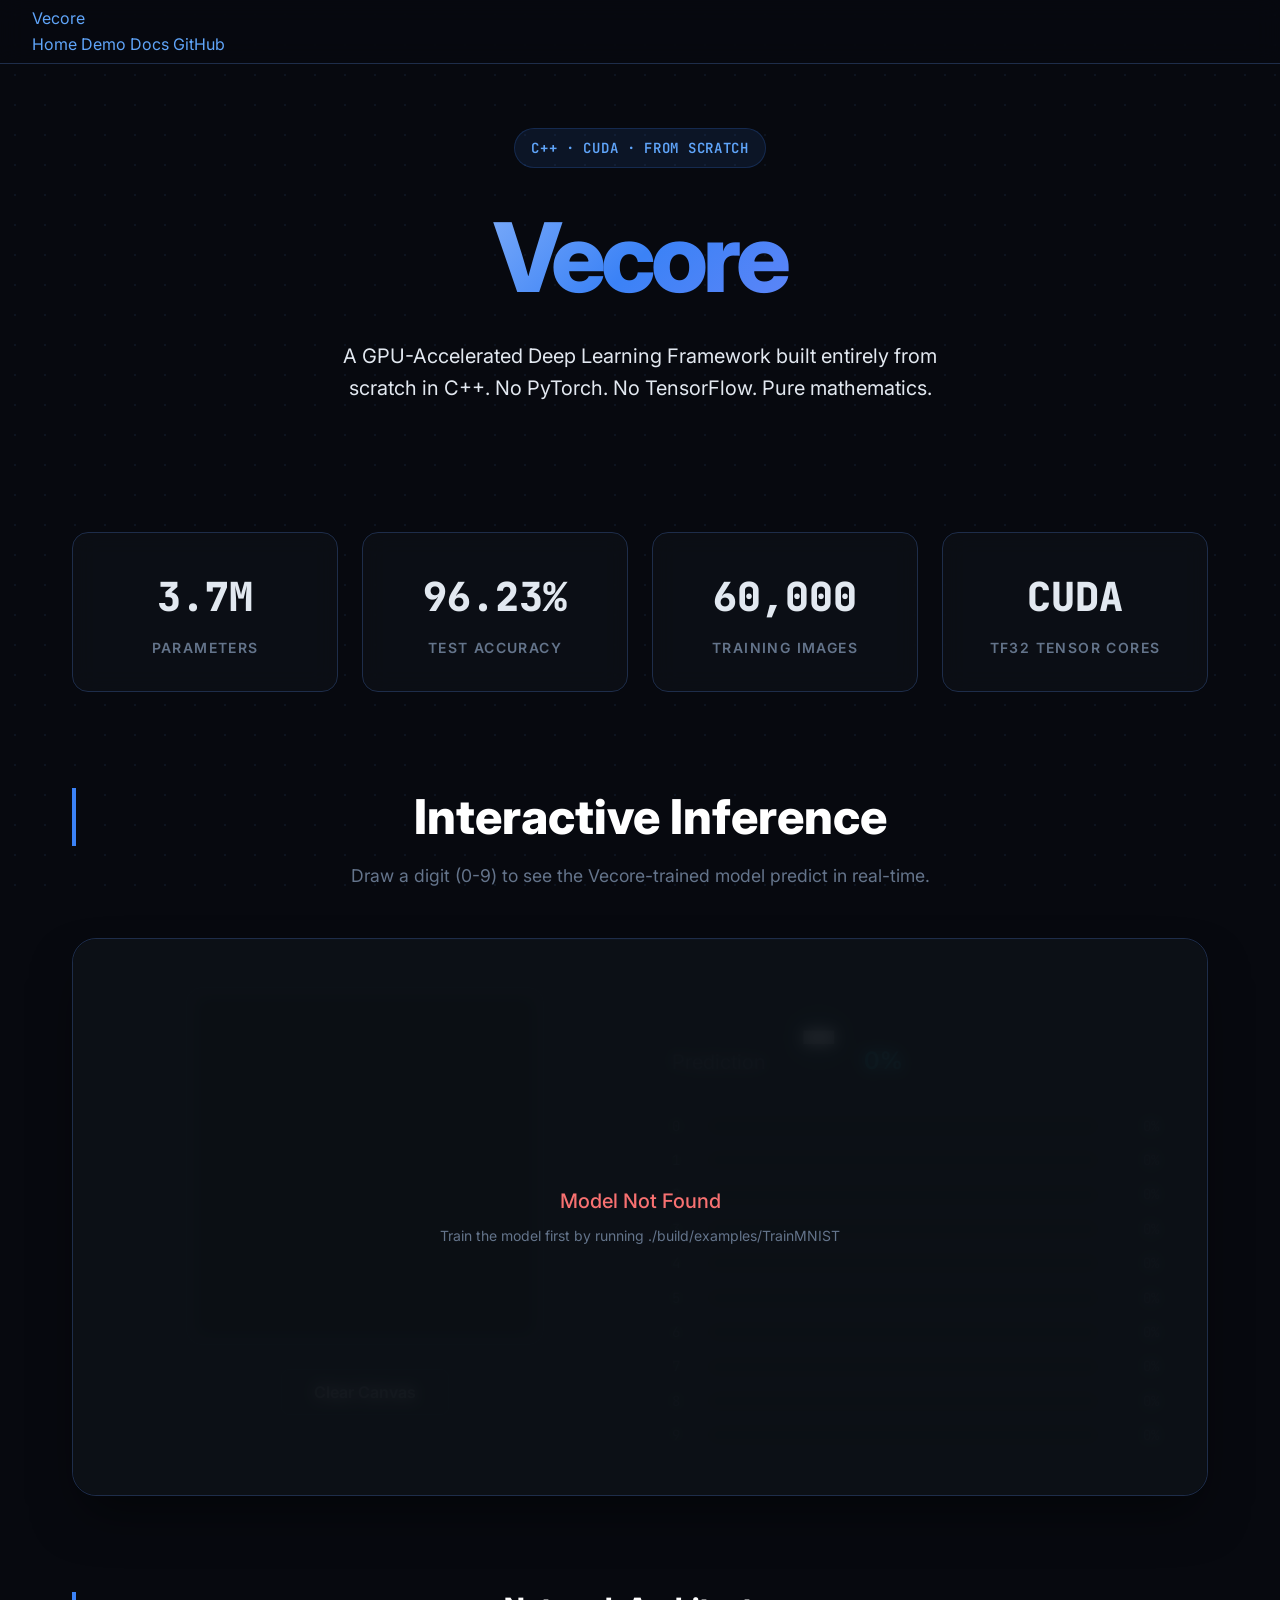
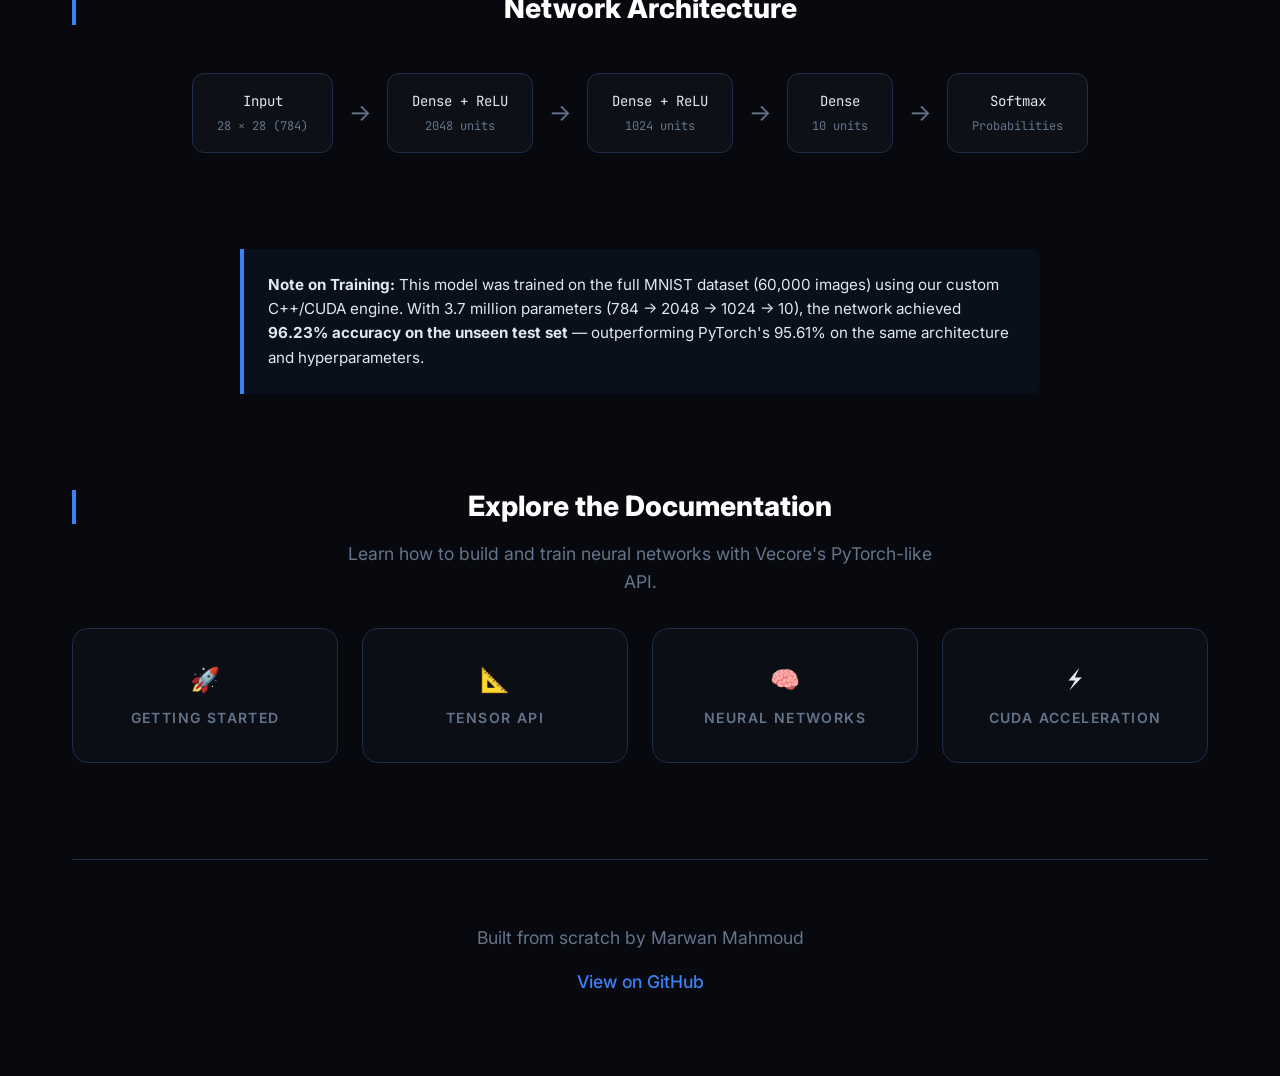
==== docs/index.html @ aec56511 "too much to say" ====
<!DOCTYPE html>
<html lang="en">
<head>
    <meta charset="UTF-8">
    <meta name="viewport" content="width=device-width, initial-scale=1.0">
    <title>Vecore | C++ Deep Learning Framework</title>
    <link rel="stylesheet" href="assets/docs.css">
    <style>
        @import url('https://fonts.googleapis.com/css2?family=Inter:wght@300;400;500;600;700;800;900&family=JetBrains+Mono:wght@400;600&display=swap');
        
        :root {
            --bg:       #07090f;
            --bg2:      #0d1117;
            --bg3:      #13192a;
            --border:   #1e2d4a;
            --blue:     #3b82f6;
            --blue2:    #60a5fa;
            --cyan:     #22d3ee;
            --green:    #4ade80;
            --red:      #f87171;
            --purple:   #a78bfa;
            --yellow:   #fbbf24;
            --text:     #e2e8f0;
            --muted:    #64748b;
            --card-bg:  #0d1117cc;
        }

        * {
            box-sizing: border-box;
            margin: 0;
            padding: 0;
        }

        body {
            font-family: 'Inter', sans-serif;
            background-color: var(--bg);
            color: var(--text);
            line-height: 1.6;
            overflow-x: hidden;
            position: relative;
        }

        /* Particle/dot grid background */
        body::before {
            content: '';
            position: fixed;
            top: 0; left: 0; width: 100vw; height: 100vh;
            background-image: radial-gradient(var(--border) 1px, transparent 1px);
            background-size: 30px 30px;
            opacity: 0.3;
            z-index: -1;
            pointer-events: none;
        }

        .container {
            max-width: 1200px;
            margin: 0 auto;
            padding: 2rem;
        }

        /* Typography */
        h1, h2, h3 { font-weight: 800; line-height: 1.2; }
        p { color: var(--muted); margin-bottom: 1rem; }
        
        .gradient-text {
            background: linear-gradient(135deg, #ffffff, var(--blue), var(--purple));
            -webkit-background-clip: text;
            -webkit-text-fill-color: transparent;
            background-clip: text;
        }

        /* Hero Section */
        .hero {
            text-align: center;
            padding: 6rem 0 4rem;
            position: relative;
        }

        .tag {
            display: inline-block;
            padding: 0.5rem 1rem;
            background: rgba(59, 130, 246, 0.1);
            color: var(--blue2);
            border: 1px solid rgba(59, 130, 246, 0.2);
            border-radius: 9999px;
            font-family: 'JetBrains Mono', monospace;
            font-size: 0.875rem;
            font-weight: 600;
            margin-bottom: 2rem;
            letter-spacing: 0.05em;
        }

        .hero h1 {
            font-size: clamp(4rem, 8vw, 6rem);
            letter-spacing: -0.05em;
            margin-bottom: 1.5rem;
        }

        .hero p {
            font-size: 1.25rem;
            max-width: 600px;
            margin: 0 auto;
            color: var(--text);
        }

        /* Stats Row */
        .stats-grid {
            display: grid;
            grid-template-columns: repeat(auto-fit, minmax(200px, 1fr));
            gap: 1.5rem;
            margin: 4rem 0;
        }

        .stat-card {
            background: var(--card-bg);
            border: 1px solid var(--border);
            padding: 2rem;
            border-radius: 1rem;
            text-align: center;
            backdrop-filter: blur(12px);
            transition: all 0.3s ease;
        }

        .stat-card:hover {
            transform: translateY(-5px);
            border-color: var(--blue);
            box-shadow: 0 10px 30px -10px rgba(59, 130, 246, 0.2);
        }

        .stat-value {
            font-size: 2.5rem;
            font-weight: 800;
            font-family: 'JetBrains Mono', monospace;
            color: var(--text);
            margin-bottom: 0.5rem;
        }

        .stat-label {
            font-size: 0.875rem;
            color: var(--muted);
            text-transform: uppercase;
            letter-spacing: 0.1em;
            font-weight: 600;
        }

        /* Interactive Demo Section */
        .demo-section {
            margin: 6rem 0;
        }
        
        .demo-header {
            text-align: center;
            margin-bottom: 3rem;
        }

        .demo-header h2 {
            font-size: 3rem;
            margin-bottom: 1rem;
        }

        .glass-card {
            background: var(--card-bg);
            border: 1px solid var(--border);
            border-radius: 1.5rem;
            padding: 3rem;
            backdrop-filter: blur(16px);
            display: grid;
            grid-template-columns: 1fr 1fr;
            gap: 4rem;
            box-shadow: 0 25px 50px -12px rgba(0, 0, 0, 0.5);
            position: relative;
            overflow: hidden;
        }

        .glass-card::before {
            content: '';
            position: absolute;
            top: 0; left: 0; right: 0; height: 1px;
            background: linear-gradient(90deg, transparent, var(--blue), transparent);
            opacity: 0.5;
        }

        /* Canvas Area */
        .canvas-container {
            display: flex;
            flex-direction: column;
            align-items: center;
        }

        .canvas-wrapper {
            position: relative;
            padding: 10px;
            background: var(--bg2);
            border-radius: 1rem;
            border: 1px solid var(--border);
            box-shadow: 0 0 30px rgba(59, 130, 246, 0.1);
            animation: pulse-glow 4s infinite alternate;
            margin-bottom: 1.5rem;
        }

        @keyframes pulse-glow {
            0% { box-shadow: 0 0 20px rgba(59, 130, 246, 0.05); border-color: var(--border); }
            100% { box-shadow: 0 0 40px rgba(167, 139, 250, 0.2); border-color: var(--purple); }
        }

        #drawCanvas {
            background-color: #111;
            border-radius: 0.5rem;
            cursor: crosshair;
            /* 28x28 logical, scaled to 336x336 via CSS/attributes */
            width: 336px;
            height: 336px;
            image-rendering: pixelated;
            display: block;
            touch-action: none;
        }
        
        /* Pseudo-element for subtle grid */
        .canvas-wrapper::after {
            content: '';
            position: absolute;
            top: 10px; left: 10px; right: 10px; bottom: 10px;
            background-image: 
                linear-gradient(rgba(255,255,255,0.05) 1px, transparent 1px),
                linear-gradient(90deg, rgba(255,255,255,0.05) 1px, transparent 1px);
            background-size: 12px 12px; /* 336/28 = 12 */
            pointer-events: none;
            border-radius: 0.5rem;
        }

        .btn-clear {
            background: transparent;
            color: var(--text);
            border: 1px solid var(--border);
            padding: 0.75rem 2rem;
            border-radius: 0.5rem;
            font-family: 'Inter', sans-serif;
            font-weight: 600;
            font-size: 1rem;
            cursor: pointer;
            transition: all 0.3s ease;
        }

        .btn-clear:hover {
            background: rgba(255, 255, 255, 0.05);
            border-color: var(--muted);
        }

        /* Results Area */
        .results-container {
            display: flex;
            flex-direction: column;
            justify-content: center;
        }

        .prediction-box {
            display: flex;
            align-items: baseline;
            margin-bottom: 2rem;
        }

        .pred-label {
            font-size: 1.25rem;
            color: var(--muted);
            margin-right: 1.5rem;
        }

        .pred-digit {
            font-size: 6rem;
            font-weight: 900;
            line-height: 1;
            color: var(--white);
            text-shadow: 0 0 40px rgba(34, 211, 238, 0.5);
            font-family: 'JetBrains Mono', monospace;
        }

        .pred-conf {
            font-size: 1.5rem;
            color: var(--cyan);
            margin-left: 1rem;
            font-weight: 600;
        }

        .bars-container {
            display: flex;
            flex-direction: column;
            gap: 0.75rem;
        }

        .prob-row {
            display: flex;
            align-items: center;
            font-family: 'JetBrains Mono', monospace;
            font-size: 0.875rem;
        }

        .prob-label {
            width: 20px;
            color: var(--muted);
        }

        .prob-bar-wrapper {
            flex-grow: 1;
            height: 8px;
            background: var(--bg);
            border-radius: 4px;
            margin: 0 1rem;
            overflow: hidden;
            position: relative;
        }

        .prob-bar {
            height: 100%;
            width: 0%;
            background: linear-gradient(90deg, var(--blue), var(--cyan));
            border-radius: 4px;
            transition: width 0.3s cubic-bezier(0.4, 0, 0.2, 1);
        }

        .prob-row.active .prob-label {
            color: var(--cyan);
            font-weight: bold;
        }
        
        .prob-row.active .prob-bar {
            background: linear-gradient(90deg, var(--cyan), var(--green));
            box-shadow: 0 0 10px rgba(74, 222, 128, 0.5);
        }

        .prob-value {
            width: 45px;
            text-align: right;
            color: var(--muted);
        }
        
        .prob-row.active .prob-value {
            color: var(--cyan);
        }

        /* Loading / Error overlay */
        .status-overlay {
            position: absolute;
            top: 0; left: 0; right: 0; bottom: 0;
            background: rgba(13, 17, 23, 0.9);
            backdrop-filter: blur(8px);
            display: flex;
            flex-direction: column;
            align-items: center;
            justify-content: center;
            z-index: 10;
            border-radius: 1.5rem;
            text-align: center;
            padding: 2rem;
            transition: opacity 0.5s ease;
        }
        
        .status-overlay.hidden {
            opacity: 0;
            pointer-events: none;
        }

        .loader {
            width: 40px;
            height: 40px;
            border: 3px solid rgba(59, 130, 246, 0.3);
            border-radius: 50%;
            border-top-color: var(--blue);
            animation: spin 1s ease-in-out infinite;
            margin-bottom: 1rem;
        }

        @keyframes spin {
            to { transform: rotate(360deg); }
        }

        .status-msg {
            font-size: 1.25rem;
            font-weight: 500;
        }

        .status-sub {
            color: var(--muted);
            margin-top: 0.5rem;
            font-size: 0.875rem;
            max-width: 400px;
        }

        /* Architecture Section */
        .arch-section {
            margin: 6rem 0;
            text-align: center;
        }

        .arch-diagram {
            display: flex;
            flex-wrap: wrap;
            justify-content: center;
            align-items: center;
            gap: 1rem;
            margin-top: 3rem;
        }

        .arch-node {
            background: var(--bg2);
            border: 1px solid var(--border);
            padding: 1rem 1.5rem;
            border-radius: 0.75rem;
            font-family: 'JetBrains Mono', monospace;
            font-size: 0.875rem;
            position: relative;
            transition: all 0.3s ease;
        }

        .arch-node:hover {
            border-color: var(--blue2);
            background: var(--bg3);
            transform: translateY(-2px);
        }

        .arch-node span {
            display: block;
            color: var(--muted);
            font-size: 0.75rem;
            margin-top: 0.25rem;
        }

        .arch-arrow {
            color: var(--muted);
            font-size: 1.5rem;
        }

        /* Generalization Note */
        .info-box {
            background: rgba(59, 130, 246, 0.05);
            border-left: 4px solid var(--blue);
            padding: 1.5rem;
            border-radius: 0 0.5rem 0.5rem 0;
            margin: 4rem auto;
            max-width: 800px;
            font-size: 0.95rem;
        }

        /* Footer */
        footer {
            text-align: center;
            padding: 4rem 0 2rem;
            border-top: 1px solid var(--border);
            margin-top: 4rem;
        }

        footer a {
            color: var(--blue);
            text-decoration: none;
            transition: color 0.3s ease;
        }
        
        footer a:hover {
            color: var(--blue2);
            text-decoration: underline;
        }

        /* Responsive */
        @media (max-width: 900px) {
            .glass-card {
                grid-template-columns: 1fr;
                gap: 2rem;
                padding: 2rem;
            }
            .arch-diagram {
                flex-direction: column;
            }
            .arch-arrow {
                transform: rotate(90deg);
            }
        }
    </style>
</head>
<body>
    <nav class="navbar">
        <div class="navbar-inner">
            <a href="index.html" class="navbar-logo">Vecore</a>
            <div class="navbar-links">
                <a href="index.html" class="active">Home</a>
                <a href="#demo">Demo</a>
                <a href="docs/getting-started.html">Docs</a>
                <a href="#" target="_blank">GitHub</a>
            </div>
        </div>
    </nav>

    <div class="container">
        <!-- Hero Section -->
        <header class="hero">
            <div class="tag">C++ &middot; CUDA &middot; FROM SCRATCH</div>
            <h1 class="gradient-text">Vecore</h1>
            <p>A GPU-Accelerated Deep Learning Framework built entirely from scratch in C++. No PyTorch. No TensorFlow. Pure mathematics.</p>
        </header>

        <!-- Stats Row -->
        <section class="stats-grid">
            <div class="stat-card">
                <div class="stat-value">3.7M</div>
                <div class="stat-label">Parameters</div>
            </div>
            <div class="stat-card">
                <div class="stat-value">96.23%</div>
                <div class="stat-label">Test Accuracy</div>
            </div>
            <div class="stat-card">
                <div class="stat-value">60,000</div>
                <div class="stat-label">Training Images</div>
            </div>
            <div class="stat-card">
                <div class="stat-value">CUDA</div>
                <div class="stat-label">TF32 Tensor Cores</div>
            </div>
        </section>

        <!-- Interactive Demo Section -->
        <section class="demo-section" id="demo">
            <div class="demo-header">
                <h2>Interactive Inference</h2>
                <p>Draw a digit (0-9) to see the Vecore-trained model predict in real-time.</p>
            </div>

            <div class="glass-card" id="demoCard">
                <!-- Status Overlay -->
                <div class="status-overlay" id="statusOverlay">
                    <div class="loader" id="loader"></div>
                    <div class="status-msg" id="statusMsg">Loading weights...</div>
                    <div class="status-sub" id="statusSub">Downloading 3.7M parameters</div>
                </div>

                <!-- Left: Canvas -->
                <div class="canvas-container">
                    <div class="canvas-wrapper">
                        <canvas id="drawCanvas" width="28" height="28"></canvas>
                    </div>
                    <button class="btn-clear" id="btnClear">Clear Canvas</button>
                </div>

                <!-- Right: Results -->
                <div class="results-container">
                    <div class="prediction-box">
                        <div class="pred-label">Prediction</div>
                        <div class="pred-digit" id="predDigit">-</div>
                        <div class="pred-conf" id="predConf">0%</div>
                    </div>
                    
                    <div class="bars-container" id="barsContainer">
                        <!-- Bars generated by JS -->
                    </div>
                </div>
            </div>
        </section>

        <!-- Architecture Section -->
        <section class="arch-section">
            <h2>Network Architecture</h2>
            <div class="arch-diagram">
                <div class="arch-node">Input<span>28 &times; 28 (784)</span></div>
                <div class="arch-arrow">&rarr;</div>
                <div class="arch-node">Dense + ReLU<span>2048 units</span></div>
                <div class="arch-arrow">&rarr;</div>
                <div class="arch-node">Dense + ReLU<span>1024 units</span></div>
                <div class="arch-arrow">&rarr;</div>
                <div class="arch-node">Dense<span>10 units</span></div>
                <div class="arch-arrow">&rarr;</div>
                <div class="arch-node">Softmax<span>Probabilities</span></div>
            </div>
        </section>

        <!-- Note on Generalization -->
        <div class="info-box">
            <strong>Note on Training:</strong> This model was trained on the full MNIST dataset (60,000 images) using our custom C++/CUDA engine. With 3.7 million parameters (784 &rarr; 2048 &rarr; 1024 &rarr; 10), the network achieved <strong>96.23% accuracy on the unseen test set</strong> &mdash; outperforming PyTorch's 95.61% on the same architecture and hyperparameters.
        </div>

        <!-- Documentation CTA -->
        <section class="arch-section">
            <h2>Explore the Documentation</h2>
            <p style="max-width: 600px; margin: 1rem auto;">Learn how to build and train neural networks with Vecore's PyTorch-like API.</p>
            <div class="stats-grid" style="margin-top: 2rem;">
                <a href="docs/getting-started.html" class="stat-card" style="text-decoration:none; cursor:pointer;">
                    <div class="stat-value" style="font-size:1.5rem;">🚀</div>
                    <div class="stat-label">Getting Started</div>
                </a>
                <a href="docs/tensor.html" class="stat-card" style="text-decoration:none; cursor:pointer;">
                    <div class="stat-value" style="font-size:1.5rem;">📐</div>
                    <div class="stat-label">Tensor API</div>
                </a>
                <a href="docs/nn.html" class="stat-card" style="text-decoration:none; cursor:pointer;">
                    <div class="stat-value" style="font-size:1.5rem;">🧠</div>
                    <div class="stat-label">Neural Networks</div>
                </a>
                <a href="docs/cuda.html" class="stat-card" style="text-decoration:none; cursor:pointer;">
                    <div class="stat-value" style="font-size:1.5rem;">⚡</div>
                    <div class="stat-label">CUDA Acceleration</div>
                </a>
            </div>
        </section>

        <!-- Footer -->
        <footer>
            <p>Built from scratch by Marwan Mahmoud</p>
            <p style="margin-top: 0.5rem;"><a href="#" target="_blank">View on GitHub</a></p>
        </footer>
    </div>

    <!-- Application Logic -->
    <script>
        // --- UI Setup ---
        const barsContainer = document.getElementById('barsContainer');
        const probBars = [];
        
        for (let i = 0; i < 10; i++) {
            const row = document.createElement('div');
            row.className = 'prob-row';
            row.id = `prob-row-${i}`;
            
            row.innerHTML = `
                <div class="prob-label">${i}</div>
                <div class="prob-bar-wrapper">
                    <div class="prob-bar" id="prob-bar-${i}"></div>
                </div>
                <div class="prob-value" id="prob-val-${i}">0%</div>
            `;
            barsContainer.appendChild(row);
            probBars.push({
                row: row,
                bar: document.getElementById(`prob-bar-${i}`),
                val: document.getElementById(`prob-val-${i}`)
            });
        }

        // --- Math & Inference Engine ---
        let model = null;

        function add(a, b) {
            let res = new Float32Array(a.length);
            for(let i=0; i<a.length; i++) res[i] = a[i] + b[i];
            return res;
        }

        // Extremely optimized matmul for flat arrays where left matrix is 1xN
        function matmul(input, weight, rows, cols, outCols) {
            let res = new Float32Array(outCols);
            for(let i = 0; i < cols; i++) {
                let v = input[i];
                if (v === 0) continue; // Skip zero pixels/activations (huge speedup)
                let offset = i * outCols;
                for(let j = 0; j < outCols; j++) {
                    res[j] += v * weight[offset + j];
                }
            }
            return res;
        }

        function relu(arr) {
            let res = new Float32Array(arr.length);
            for(let i=0; i<arr.length; i++) res[i] = Math.max(0, arr[i]);
            return res;
        }

        function softmax(arr) {
            let max = -Infinity;
            for(let i=0; i<arr.length; i++) if(arr[i] > max) max = arr[i];
            
            let exps = new Float32Array(arr.length);
            let sum = 0;
            for(let i=0; i<arr.length; i++) {
                let e = Math.exp(arr[i] - max);
                exps[i] = e;
                sum += e;
            }
            
            for(let i=0; i<arr.length; i++) exps[i] /= sum;
            return exps;
        }

        function predict(pixelData) {
            if (!model) return new Float32Array(10);
            
            // Layer 1
            let h1_raw = matmul(pixelData, model.w1, 1, 784, 2048);
            let h1 = relu(add(h1_raw, model.b1));
            
            // Layer 2
            let h2_raw = matmul(h1, model.w2, 1, 2048, 1024);
            let h2 = relu(add(h2_raw, model.b2));
            
            // Layer 3 (Logits)
            let logits_raw = matmul(h2, model.w3, 1, 1024, 10);
            let logits = add(logits_raw, model.b3);
            
            return softmax(logits);
        }

        function updateUI(probs) {
            let maxProb = 0;
            let maxIdx = -1;
            
            for (let i = 0; i < 10; i++) {
                let p = probs[i] * 100;
                if (p > maxProb) { maxProb = p; maxIdx = i; }
                
                probBars[i].bar.style.width = `${p}%`;
                probBars[i].val.textContent = `${Math.round(p)}%`;
                probBars[i].row.classList.remove('active');
            }
            
            if (maxIdx >= 0 && maxProb > 1) { // Only show if somewhat confident
                document.getElementById('predDigit').textContent = maxIdx;
                document.getElementById('predConf').textContent = `${Math.round(maxProb)}%`;
                probBars[maxIdx].row.classList.add('active');
            } else {
                document.getElementById('predDigit').textContent = '-';
                document.getElementById('predConf').textContent = '0%';
            }
        }

        // --- Model Loading ---
        async function loadModel() {
            try {
                const response = await fetch('weights.json');
                if (!response.ok) throw new Error('Weights not found');
                const raw = await response.json();
                
                // Convert to Float32Arrays for speed
                model = {
                    w1: new Float32Array(raw.w1.data),
                    b1: new Float32Array(raw.b1.data),
                    w2: new Float32Array(raw.w2.data),
                    b2: new Float32Array(raw.b2.data),
                    w3: new Float32Array(raw.w3.data),
                    b3: new Float32Array(raw.b3.data)
                };
                
                document.getElementById('statusOverlay').classList.add('hidden');
                
            } catch (err) {
                document.getElementById('loader').style.display = 'none';
                document.getElementById('statusMsg').textContent = 'Model Not Found';
                document.getElementById('statusMsg').style.color = 'var(--red)';
                document.getElementById('statusSub').textContent = 'Train the model first by running ./build/examples/TrainMNIST';
            }
        }

        // --- Canvas Drawing Logic ---
        const canvas = document.getElementById('drawCanvas');
        const ctx = canvas.getContext('2d', { willReadFrequently: true });
        
        // Setup internal canvas scaling matching CSS (336 / 28 = 12x multiplier via transforms conceptually, 
        // but it's simpler to track mouse coords and map back to 28x28)
        let isDrawing = false;
        let lastX = 0;
        let lastY = 0;
        
        // Initialize black background
        ctx.fillStyle = 'black';
        ctx.fillRect(0, 0, 28, 28);

        function getPos(e) {
            const rect = canvas.getBoundingClientRect();
            let clientX = e.clientX;
            let clientY = e.clientY;
            
            if (e.touches && e.touches.length > 0) {
                clientX = e.touches[0].clientX;
                clientY = e.touches[0].clientY;
            }
            
            // Map 336px display to 28px coordinate
            const x = (clientX - rect.left) / (rect.width / 28);
            const y = (clientY - rect.top) / (rect.height / 28);
            return { x, y };
        }

        function draw(e) {
            if (!isDrawing) return;
            e.preventDefault();
            
            const pos = getPos(e);
            const x = pos.x;
            const y = pos.y;
            
            // Draw anti-aliased soft brush
            ctx.fillStyle = 'white';
            ctx.beginPath();
            ctx.arc(x, y, 1.2, 0, Math.PI * 2);
            ctx.fill();
            
            // Extra softness wrapper
            ctx.fillStyle = 'rgba(255,255,255,0.3)';
            ctx.beginPath();
            ctx.arc(x, y, 1.8, 0, Math.PI * 2);
            ctx.fill();

            triggerInference();
        }

        canvas.addEventListener('mousedown', (e) => { isDrawing = true; draw(e); });
        canvas.addEventListener('mousemove', draw);
        window.addEventListener('mouseup', () => { isDrawing = false; });
        
        canvas.addEventListener('touchstart', (e) => { isDrawing = true; draw(e); }, {passive: false});
        canvas.addEventListener('touchmove', draw, {passive: false});
        window.addEventListener('touchend', () => { isDrawing = false; });

        document.getElementById('btnClear').addEventListener('click', () => {
            ctx.fillStyle = 'black';
            ctx.fillRect(0, 0, 28, 28);
            updateUI(new Float32Array(10));
        });

        // --- Debounced Inference ---
        let timeout;
        function triggerInference() {
            if(timeout) clearTimeout(timeout);
            timeout = setTimeout(() => {
                if(!model) return;
                
                // Extract 28x28 grayscale data (784 flat array, 0.0-1.0)
                const imgData = ctx.getImageData(0, 0, 28, 28);
                const flatData = new Float32Array(784);
                
                for (let i = 0; i < 784; i++) {
                    // Extract red channel (since we draw in grayscale white on black, R=G=B)
                    // Normalizing 0-255 to 0.0-1.0
                    flatData[i] = imgData.data[i * 4] / 255.0;
                }
                
                const probs = predict(flatData);
                updateUI(probs);
                
            }, 50); // ~50ms debounce for responsiveness
        }

        // Initialize
        loadModel();

    </script>
</body>
</html>
---- docs/assets/docs.css ----
@import url('https://fonts.googleapis.com/css2?family=Inter:wght@300;400;500;600;700;800;900&family=JetBrains+Mono:wght@400;600&display=swap');

:root {
    /* Colors */
    --bg-darkest: #07090f;
    --bg-card: #0d1117;
    --bg-hover: #13192a;
    --border-color: #1e2d4a;
    
    --primary-blue: #3b82f6;
    --primary-light: #60a5fa;
    --accent-cyan: #22d3ee;
    --accent-green: #4ade80;
    --accent-purple: #a78bfa;
    --accent-red: #f87171;
    --accent-yellow: #fbbf24;
    
    --text-main: #e2e8f0;
    --text-muted: #64748b;
    
    /* Syntax Highlighting */
    --syn-kw: #c084fc; /* keyword */
    --syn-ty: #22d3ee; /* type */
    --syn-fn: #60a5fa; /* function */
    --syn-st: #4ade80; /* string */
    --syn-cm: #64748b; /* comment */
    --syn-nu: #fbbf24; /* number */
    --syn-op: #f87171; /* operator */

    /* Typography */
    --font-sans: 'Inter', -apple-system, BlinkMacSystemFont, "Segoe UI", Roboto, Helvetica, Arial, sans-serif;
    --font-mono: 'JetBrains Mono', ui-monospace, SFMono-Regular, Menlo, Monaco, Consolas, "Liberation Mono", "Courier New", monospace;
    
    /* Layout */
    --navbar-height: 64px;
    --sidebar-width: 250px;
    --max-content-width: 800px;
}

/* Reset */
*, *::before, *::after {
    box-sizing: border-box;
    margin: 0;
    padding: 0;
}

html {
    scroll-behavior: smooth;
    font-size: 16px;
}

body {
    font-family: var(--font-sans);
    background-color: var(--bg-darkest);
    color: var(--text-main);
    line-height: 1.8;
    -webkit-font-smoothing: antialiased;
    -moz-osx-font-smoothing: grayscale;
    overflow-x: hidden;
}

/* Dot Grid Background */
.bg-grid {
    position: fixed;
    top: 0;
    left: 0;
    width: 100vw;
    height: 100vh;
    background-image: radial-gradient(var(--border-color) 1px, transparent 1px);
    background-size: 24px 24px;
    z-index: -1;
    opacity: 0.4;
    pointer-events: none;
}

/* Animations */
@keyframes fadeIn {
    from { opacity: 0; transform: translateY(10px); }
    to { opacity: 1; transform: translateY(0); }
}

.fade-in {
    animation: fadeIn 0.6s ease-out forwards;
}

/* Top Navbar */
.navbar {
    position: fixed;
    top: 0;
    left: 0;
    width: 100%;
    height: var(--navbar-height);
    background: rgba(7, 9, 15, 0.8);
    backdrop-filter: blur(12px);
    border-bottom: 1px solid var(--border-color);
    display: flex;
    justify-content: space-between;
    align-items: center;
    padding: 0 2rem;
    z-index: 100;
}

.nav-left {
    display: flex;
    align-items: center;
    gap: 1rem;
}

.logo {
    font-weight: 800;
    font-size: 1.5rem;
    letter-spacing: -0.05em;
    color: var(--text-main);
    text-decoration: none;
    background: linear-gradient(to right, #fff, var(--primary-light));
    -webkit-background-clip: text;
    -webkit-text-fill-color: transparent;
}

.nav-links {
    display: flex;
    gap: 1.5rem;
}

.nav-links a {
    color: var(--text-muted);
    text-decoration: none;
    font-weight: 500;
    font-size: 0.95rem;
    transition: color 0.2s ease;
}

.nav-links a:hover, .nav-links a.active {
    color: var(--text-main);
}

.mobile-menu-btn {
    display: none;
    background: none;
    border: none;
    color: var(--text-main);
    cursor: pointer;
    font-size: 1.5rem;
}

/* Layout Setup */
.layout-container {
    display: flex;
    min-height: 100vh;
    padding-top: var(--navbar-height);
}

/* Sidebar */
.sidebar {
    width: var(--sidebar-width);
    position: fixed;
    top: var(--navbar-height);
    left: 0;
    height: calc(100vh - var(--navbar-height));
    background-color: transparent;
    border-right: 1px solid var(--border-color);
    padding: 2rem 1rem;
    overflow-y: auto;
    z-index: 90;
    transition: transform 0.3s ease;
}

.sidebar-section {
    margin-bottom: 1.5rem;
}

.sidebar-heading {
    font-weight: 700;
    font-size: 0.85rem;
    text-transform: uppercase;
    letter-spacing: 0.05em;
    color: var(--text-muted);
    margin-bottom: 0.5rem;
    padding-left: 1rem;
}

.sidebar-nav {
    list-style: none;
}

.sidebar-nav li a {
    display: block;
    padding: 0.4rem 1rem;
    color: var(--text-muted);
    text-decoration: none;
    font-size: 0.95rem;
    border-left: 2px solid transparent;
    transition: all 0.2s ease;
}

.sidebar-nav li a:hover {
    color: var(--text-main);
    background-color: var(--bg-hover);
    border-left-color: var(--border-color);
}

.sidebar-nav li a.active {
    color: var(--primary-light);
    border-left-color: var(--primary-blue);
    background-color: rgba(59, 130, 246, 0.05);
    font-weight: 600;
}

/* Main Content Area */
.main-content {
    flex: 1;
    margin-left: var(--sidebar-width);
    padding: 3rem 2rem;
    display: flex;
    justify-content: center;
}

.docs-content {
    width: 100%;
    max-width: var(--max-content-width);
}

.landing-content {
    width: 100%;
    margin-left: 0;
    max-width: 100%;
    padding: 0;
}

/* Typography */
h1 {
    font-size: 2.5rem;
    font-weight: 800;
    letter-spacing: -0.02em;
    margin-bottom: 1rem;
    line-height: 1.2;
    background: linear-gradient(to right, #fff, var(--primary-light), var(--accent-purple));
    -webkit-background-clip: text;
    -webkit-text-fill-color: transparent;
}

h2 {
    font-size: 1.75rem;
    font-weight: 700;
    margin: 2.5rem 0 1rem;
    padding-left: 1rem;
    border-left: 4px solid var(--primary-blue);
    color: #fff;
}

h3 {
    font-size: 1.25rem;
    font-weight: 600;
    margin: 2rem 0 0.75rem;
    color: #fff;
}

p {
    margin-bottom: 1.25rem;
    color: var(--text-muted);
    font-size: 1.1rem;
}

a {
    color: var(--primary-light);
    text-decoration: none;
    transition: text-decoration 0.2s ease;
}

a:hover {
    text-decoration: underline;
}

/* Breadcrumbs */
.breadcrumbs {
    font-size: 0.9rem;
    color: var(--text-muted);
    margin-bottom: 1rem;
    display: flex;
    gap: 0.5rem;
}

.breadcrumbs a {
    color: var(--text-muted);
}

.breadcrumbs a:hover {
    color: var(--primary-light);
}

/* Inline Code */
code {
    font-family: var(--font-mono);
    background-color: rgba(59, 130, 246, 0.1);
    border: 1px solid rgba(59, 130, 246, 0.2);
    color: var(--primary-light);
    padding: 0.125rem 0.375rem;
    border-radius: 4px;
    font-size: 0.9em;
}

/* Code Blocks */
pre {
    background-color: #0a0e17;
    border: 1px solid var(--border-color);
    border-radius: 12px;
    padding: 1.5rem;
    overflow-x: auto;
    margin: 1.5rem 0;
    position: relative;
}

pre code {
    background-color: transparent;
    border: none;
    color: var(--text-main);
    padding: 0;
    font-size: 0.95rem;
}

.code-header {
    display: flex;
    justify-content: space-between;
    align-items: center;
    padding: 0.5rem 1rem;
    background-color: var(--bg-hover);
    border: 1px solid var(--border-color);
    border-bottom: none;
    border-radius: 12px 12px 0 0;
    margin-bottom: -1.5rem;
}

.lang-label {
    font-family: var(--font-mono);
    font-size: 0.8rem;
    color: var(--text-muted);
    text-transform: uppercase;
}

/* Syntax Highlighting */
.kw { color: var(--syn-kw); font-weight: 600; }
.ty { color: var(--syn-ty); }
.fn { color: var(--syn-fn); }
.st { color: var(--syn-st); }
.cm { color: var(--syn-cm); font-style: italic; }
.nu { color: var(--syn-nu); }
.op { color: var(--syn-op); }

/* Callouts */
.callout {
    padding: 1.25rem;
    border-radius: 8px;
    margin: 1.5rem 0;
    border-left: 4px solid;
    display: flex;
    flex-direction: column;
    gap: 0.5rem;
}

.callout-title {
    font-weight: 700;
    margin-bottom: 0.25rem;
    display: flex;
    align-items: center;
    gap: 0.5rem;
}

.callout p {
    margin-bottom: 0;
    color: inherit;
    opacity: 0.9;
}

.callout-note {
    background-color: rgba(59, 130, 246, 0.1);
    border-left-color: var(--primary-blue);
    color: var(--primary-light);
}

.callout-tip {
    background-color: rgba(74, 222, 128, 0.1);
    border-left-color: var(--accent-green);
    color: var(--accent-green);
}

.callout-warning {
    background-color: rgba(251, 191, 36, 0.1);
    border-left-color: var(--accent-yellow);
    color: var(--accent-yellow);
}

.callout-danger {
    background-color: rgba(248, 113, 113, 0.1);
    border-left-color: var(--accent-red);
    color: var(--accent-red);
}

/* Tables */
table {
    width: 100%;
    border-collapse: collapse;
    margin: 1.5rem 0;
    font-size: 0.95rem;
}

th, td {
    padding: 0.75rem 1rem;
    text-align: left;
    border-bottom: 1px solid var(--border-color);
}

th {
    background-color: var(--bg-hover);
    color: var(--text-main);
    font-weight: 600;
}

tr:hover td {
    background-color: rgba(255, 255, 255, 0.02);
}

.comparison-table td:nth-child(2) {
    background-color: rgba(59, 130, 246, 0.05);
    border-left: 1px solid var(--border-color);
    border-right: 1px solid var(--border-color);
}

.comparison-table th:nth-child(2) {
    background-color: rgba(59, 130, 246, 0.1);
    border: 1px solid var(--border-color);
    color: var(--primary-light);
}

/* Blockquote */
blockquote {
    border-left: 4px solid var(--primary-blue);
    padding: 1rem 1.5rem;
    background-color: var(--bg-card);
    margin: 1.5rem 0;
    border-radius: 0 8px 8px 0;
}

blockquote p {
    margin-bottom: 0;
}

/* API Cards */
.api-card {
    background-color: rgba(13, 17, 23, 0.7);
    backdrop-filter: blur(10px);
    border: 1px solid var(--border-color);
    border-radius: 12px;
    padding: 1.5rem;
    margin: 2rem 0;
}

.api-signature {
    font-family: var(--font-mono);
    font-size: 1.1rem;
    margin-bottom: 1rem;
    padding-bottom: 1rem;
    border-bottom: 1px solid var(--border-color);
    color: var(--text-main);
}

.api-card h4 {
    color: var(--text-main);
    margin: 1rem 0 0.5rem;
    font-size: 1rem;
}

.param-table {
    margin: 0.5rem 0 0;
}

.param-table td:first-child {
    font-family: var(--font-mono);
    color: var(--primary-light);
    width: 25%;
}

.param-table td:nth-child(2) {
    font-family: var(--font-mono);
    color: var(--accent-cyan);
    width: 25%;
}

/* Footer */
footer {
    text-align: center;
    padding: 3rem 1rem;
    border-top: 1px solid var(--border-color);
    margin-top: 4rem;
    color: var(--text-muted);
}

footer a {
    color: var(--text-main);
    font-weight: 500;
}

/* Responsive Design */
@media (max-width: 900px) {
    .sidebar {
        transform: translateX(-100%);
        background-color: var(--bg-darkest);
    }
    
    .sidebar.open {
        transform: translateX(0);
    }

    .main-content {
        margin-left: 0;
        padding: 2rem 1rem;
    }

    .mobile-menu-btn {
        display: block;
    }
    
    .nav-links {
        display: none;
    }
}

@media (max-width: 600px) {
    h1 { font-size: 2rem; }
    h2 { font-size: 1.5rem; }
    h3 { font-size: 1.1rem; }
    p { font-size: 1rem; }
    
    .api-signature {
        font-size: 0.95rem;
    }
    
    .param-table td, .param-table th {
        padding: 0.5rem;
    }
}
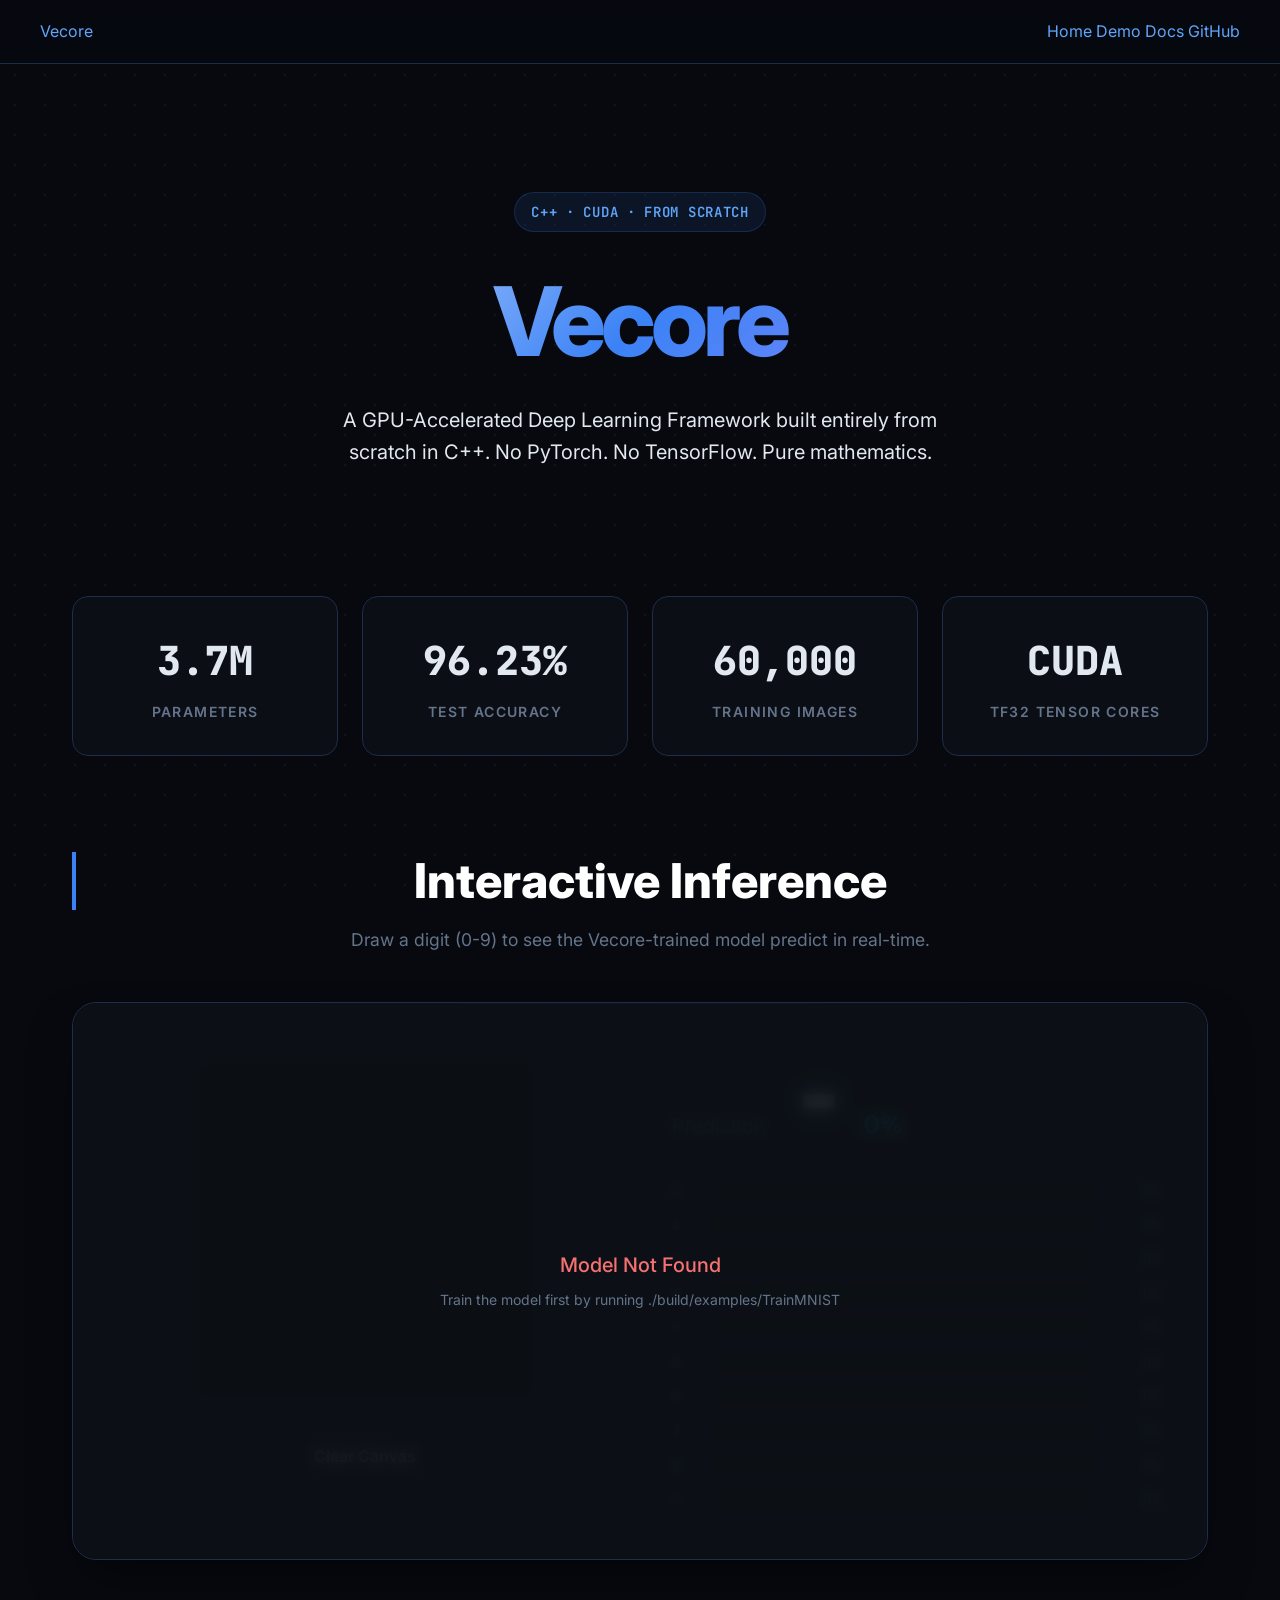
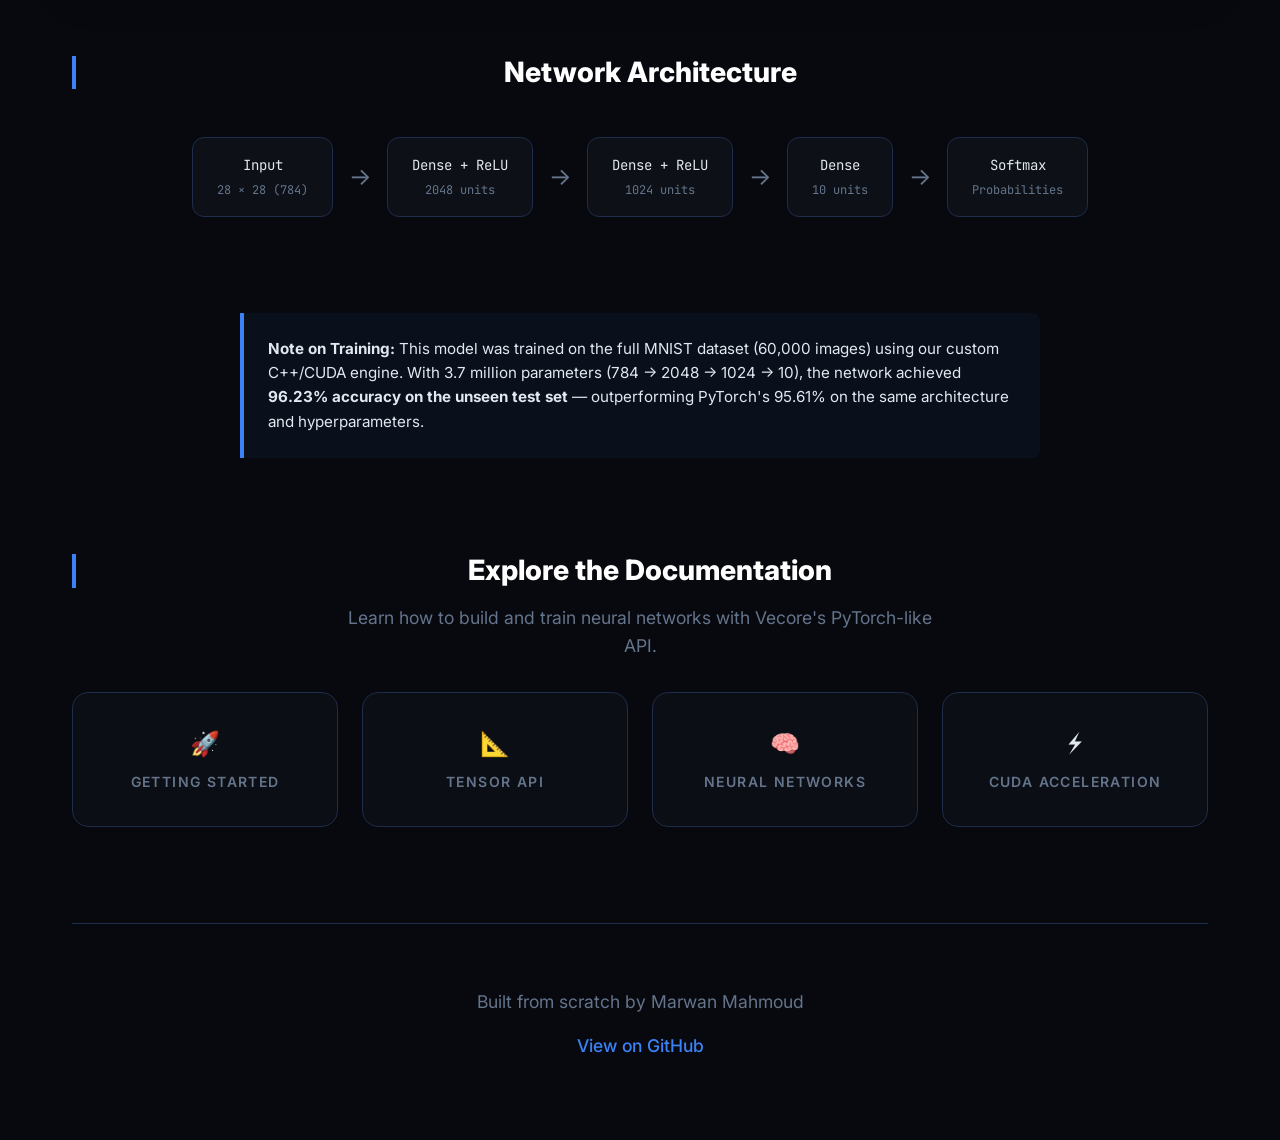
==== commit 40038230: "too much to say" ====
--- a/docs/index.html
+++ b/docs/index.html
@@ -56,6 +56,7 @@
             max-width: 1200px;
             margin: 0 auto;
             padding: 2rem;
+            padding-top: calc(64px + 2rem);
         }
 
         /* Typography */
--- a/docs/assets/docs.css
+++ b/docs/assets/docs.css
@@ -100,10 +100,14 @@
     z-index: 100;
 }
 
-.nav-left {
+.nav-left, .nav-content, .navbar-inner {
     display: flex;
     align-items: center;
+    justify-content: space-between;
     gap: 1rem;
+    width: 100%;
+    max-width: 1200px;
+    margin: 0 auto;
 }
 
 .logo {
@@ -144,7 +148,7 @@
 }
 
 /* Layout Setup */
-.layout-container {
+.layout-container, .docs-container {
     display: flex;
     min-height: 100vh;
     padding-top: var(--navbar-height);
@@ -207,12 +211,16 @@
 }
 
 /* Main Content Area */
-.main-content {
+.main-content, .content {
     flex: 1;
     margin-left: var(--sidebar-width);
     padding: 3rem 2rem;
     display: flex;
-    justify-content: center;
+    flex-direction: column;
+    align-items: flex-start;
+    max-width: var(--max-content-width);
+    margin: 0 auto;
+    margin-left: max(var(--sidebar-width), calc(50% - var(--max-content-width)/2));
 }
 
 .docs-content {
@@ -237,6 +245,8 @@
     background: linear-gradient(to right, #fff, var(--primary-light), var(--accent-purple));
     -webkit-background-clip: text;
     -webkit-text-fill-color: transparent;
+    scroll-margin-top: calc(var(--navbar-height) + 1rem);
+    width: 100%;
 }
 
 h2 {
@@ -246,6 +256,7 @@
     padding-left: 1rem;
     border-left: 4px solid var(--primary-blue);
     color: #fff;
+    scroll-margin-top: calc(var(--navbar-height) + 1rem);
 }
 
 h3 {
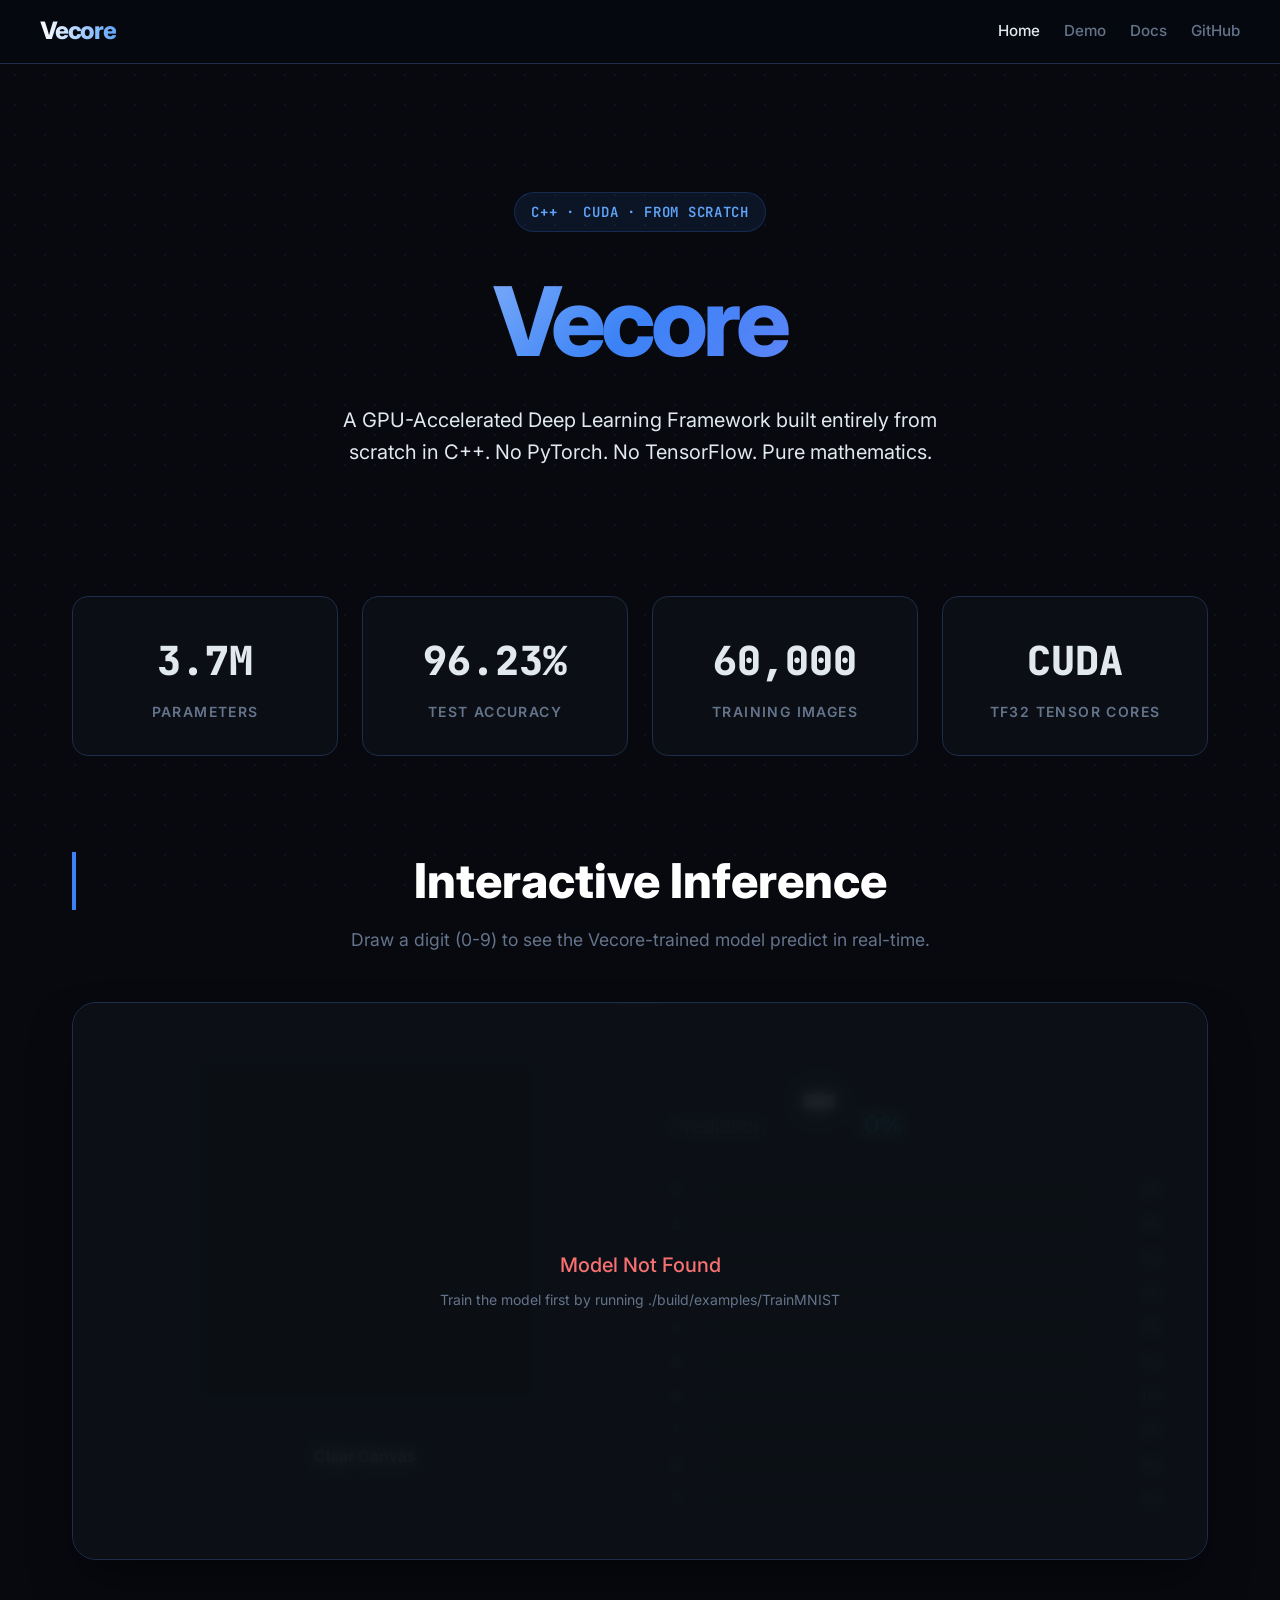
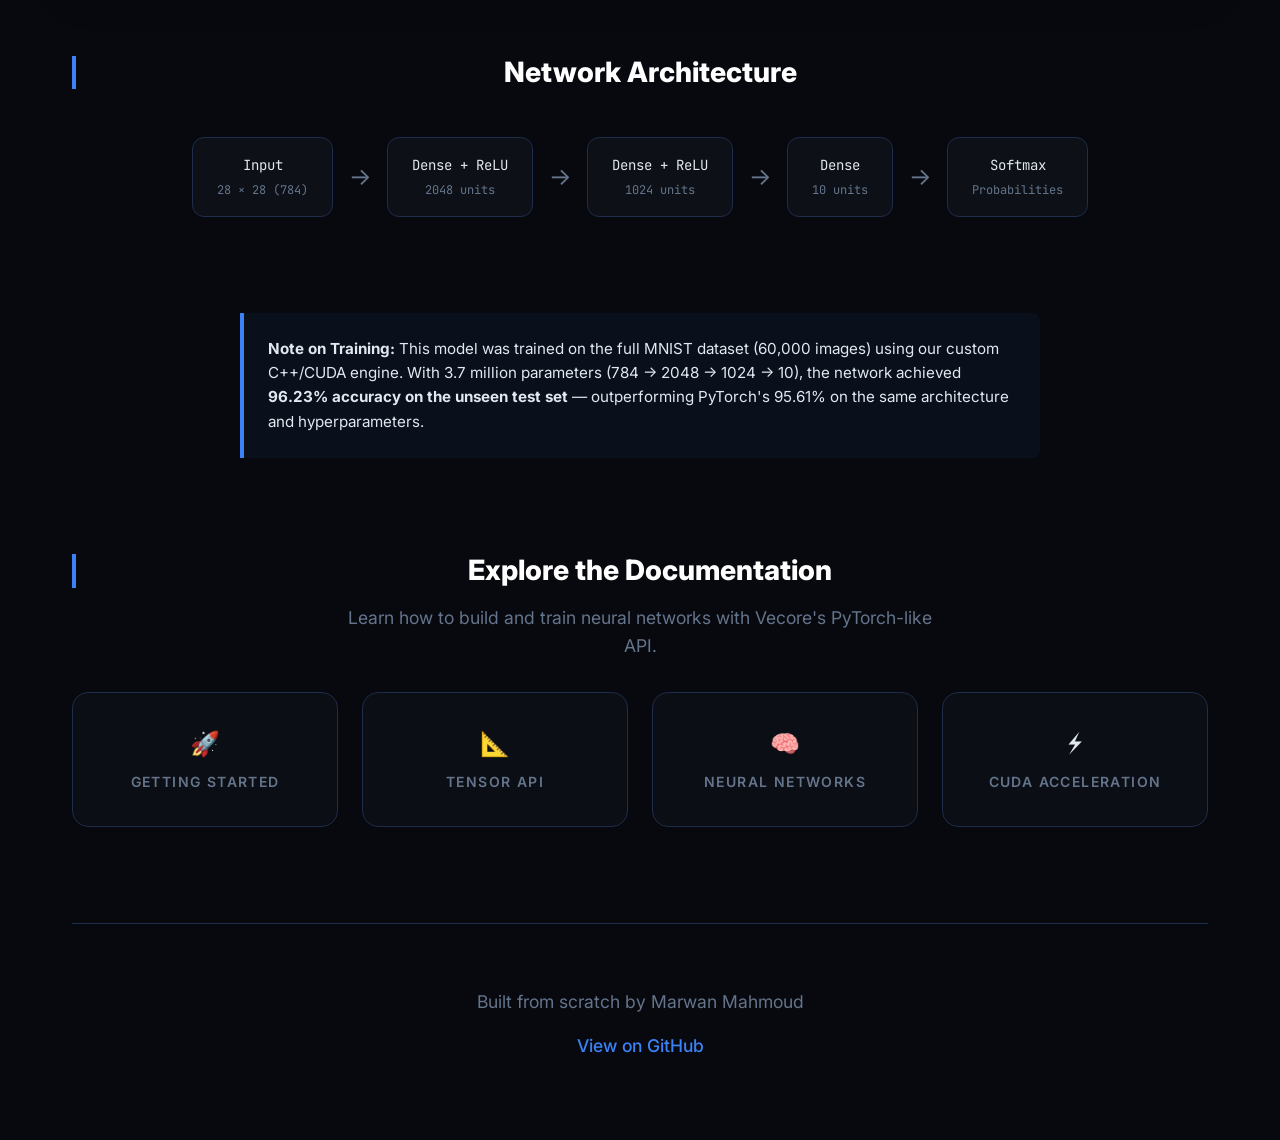
==== commit 84e9341a: "fixing sidebar in docs" ====
--- a/docs/index.html
+++ b/docs/index.html
@@ -478,13 +478,13 @@
 </head>
 <body>
     <nav class="navbar">
-        <div class="navbar-inner">
-            <a href="index.html" class="navbar-logo">Vecore</a>
-            <div class="navbar-links">
+        <div class="nav-content">
+            <a href="index.html" class="logo">Vecore</a>
+            <div class="nav-links">
                 <a href="index.html" class="active">Home</a>
                 <a href="#demo">Demo</a>
                 <a href="docs/getting-started.html">Docs</a>
-                <a href="#" target="_blank">GitHub</a>
+                <a href="https://github.com/marwan/vecore" target="_blank">GitHub</a>
             </div>
         </div>
     </nav>
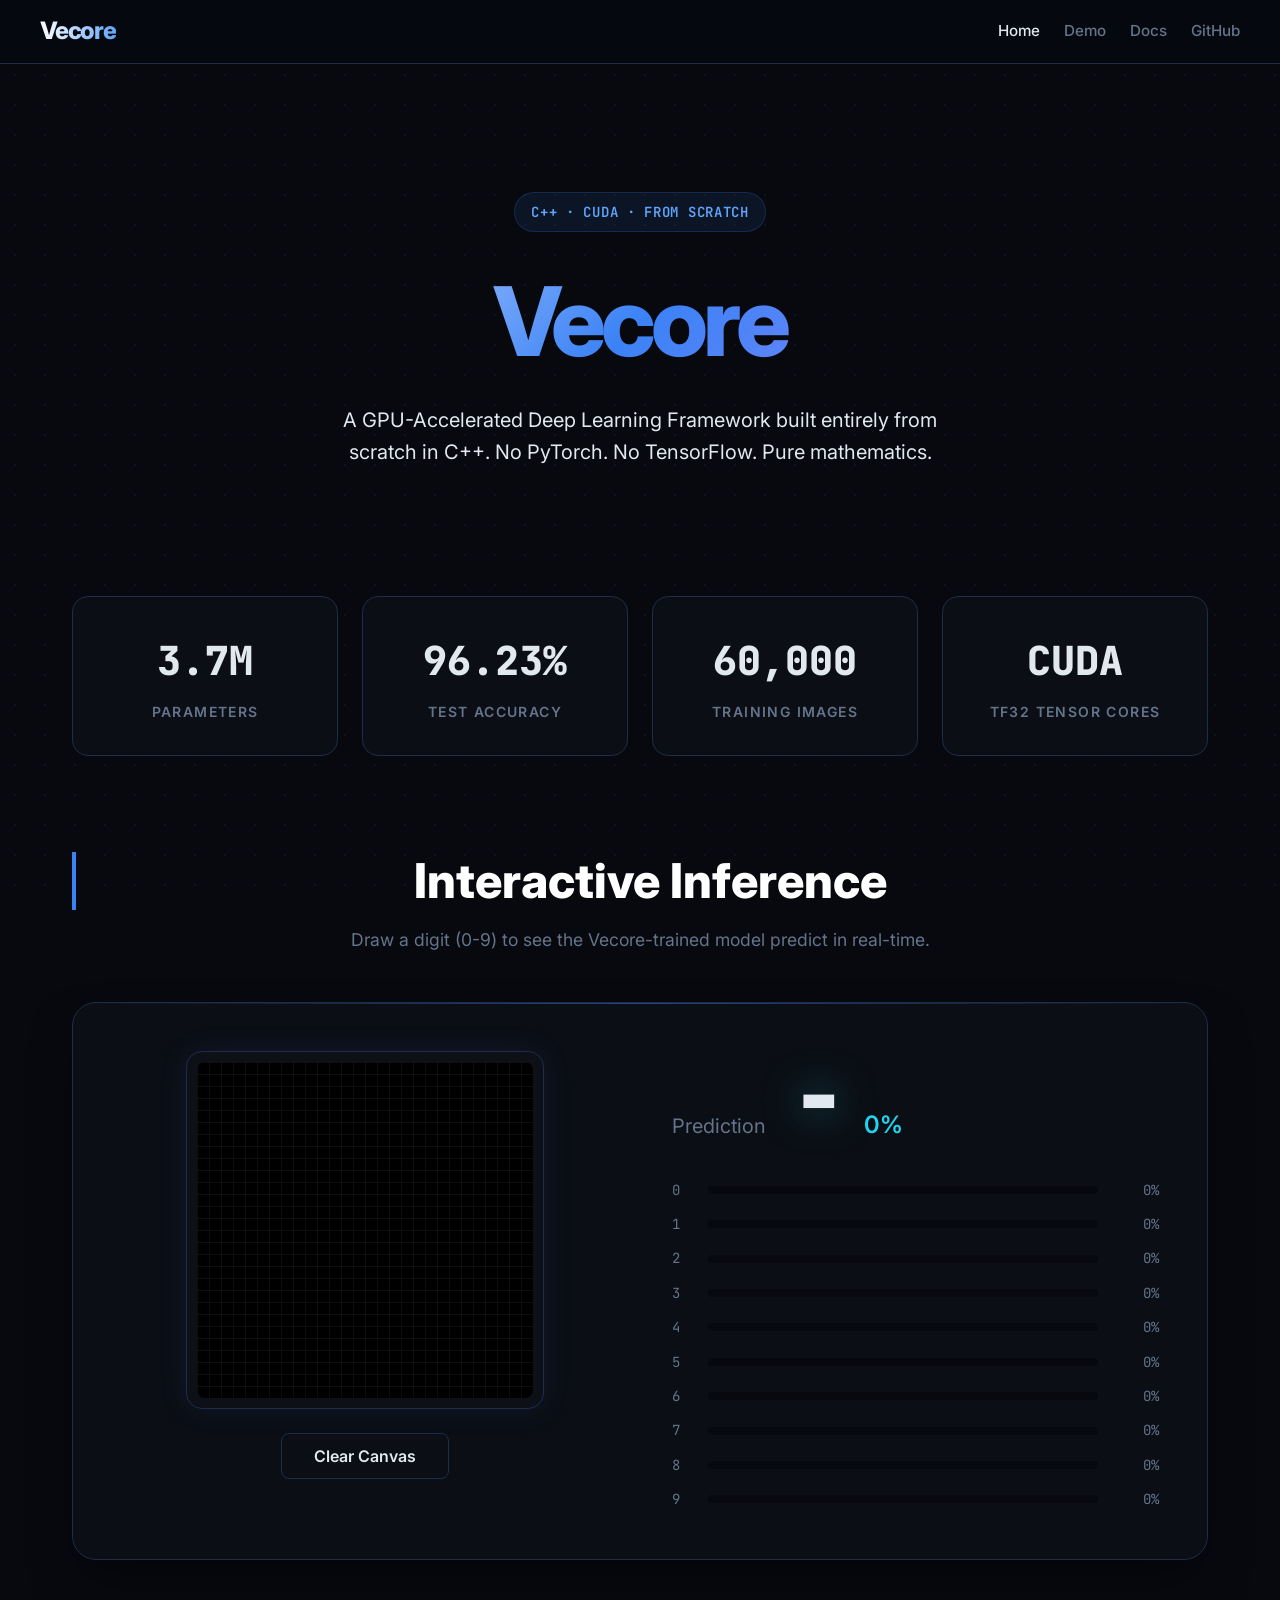
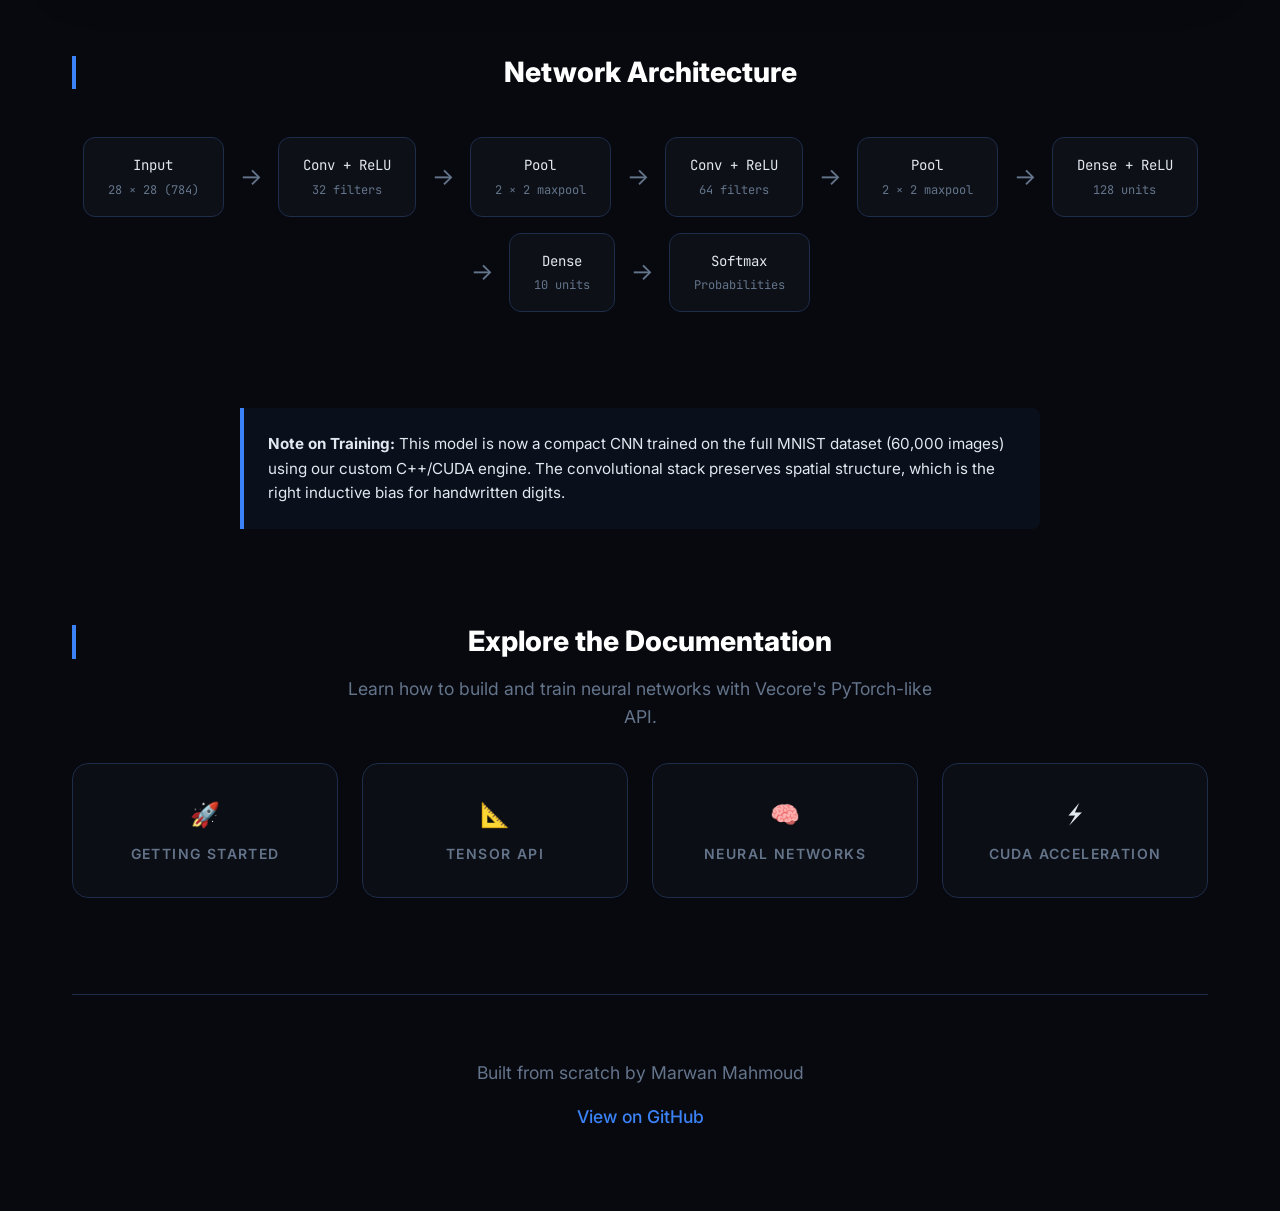
==== commit d3d55c01: "Publish MNIST convnet training and weights" ====
--- a/docs/index.html
+++ b/docs/index.html
@@ -484,7 +484,7 @@
                 <a href="index.html" class="active">Home</a>
                 <a href="#demo">Demo</a>
                 <a href="docs/getting-started.html">Docs</a>
-                <a href="https://github.com/marwan/vecore" target="_blank">GitHub</a>
+                <a href="https://github.com/Marwan7042/Vecore" target="_blank">GitHub</a>
             </div>
         </div>
     </nav>
@@ -561,9 +561,15 @@
             <div class="arch-diagram">
                 <div class="arch-node">Input<span>28 &times; 28 (784)</span></div>
                 <div class="arch-arrow">&rarr;</div>
-                <div class="arch-node">Dense + ReLU<span>2048 units</span></div>
+                <div class="arch-node">Conv + ReLU<span>32 filters</span></div>
                 <div class="arch-arrow">&rarr;</div>
-                <div class="arch-node">Dense + ReLU<span>1024 units</span></div>
+                <div class="arch-node">Pool<span>2 &times; 2 maxpool</span></div>
+                <div class="arch-arrow">&rarr;</div>
+                <div class="arch-node">Conv + ReLU<span>64 filters</span></div>
+                <div class="arch-arrow">&rarr;</div>
+                <div class="arch-node">Pool<span>2 &times; 2 maxpool</span></div>
+                <div class="arch-arrow">&rarr;</div>
+                <div class="arch-node">Dense + ReLU<span>128 units</span></div>
                 <div class="arch-arrow">&rarr;</div>
                 <div class="arch-node">Dense<span>10 units</span></div>
                 <div class="arch-arrow">&rarr;</div>
@@ -573,7 +579,7 @@
 
         <!-- Note on Generalization -->
         <div class="info-box">
-            <strong>Note on Training:</strong> This model was trained on the full MNIST dataset (60,000 images) using our custom C++/CUDA engine. With 3.7 million parameters (784 &rarr; 2048 &rarr; 1024 &rarr; 10), the network achieved <strong>96.23% accuracy on the unseen test set</strong> &mdash; outperforming PyTorch's 95.61% on the same architecture and hyperparameters.
+            <strong>Note on Training:</strong> This model is now a compact CNN trained on the full MNIST dataset (60,000 images) using our custom C++/CUDA engine. The convolutional stack preserves spatial structure, which is the right inductive bias for handwritten digits.
         </div>
 
         <!-- Documentation CTA -->
@@ -648,9 +654,9 @@
             for(let i = 0; i < cols; i++) {
                 let v = input[i];
                 if (v === 0) continue; // Skip zero pixels/activations (huge speedup)
-                let offset = i * outCols;
                 for(let j = 0; j < outCols; j++) {
-                    res[j] += v * weight[offset + j];
+                    // Vecore exports dense weights as [out][in] rows in row-major order.
+                    res[j] += v * weight[j * cols + i];
                 }
             }
             return res;
@@ -660,6 +666,61 @@
             let res = new Float32Array(arr.length);
             for(let i=0; i<arr.length; i++) res[i] = Math.max(0, arr[i]);
             return res;
+        }
+
+        function conv2d(input, weight, bias, inChannels, inH, inW, outChannels, kernelSize, stride = 1, pad = 1) {
+            const outH = Math.floor((inH + 2 * pad - kernelSize) / stride) + 1;
+            const outW = Math.floor((inW + 2 * pad - kernelSize) / stride) + 1;
+            const output = new Float32Array(outChannels * outH * outW);
+
+            for (let oc = 0; oc < outChannels; oc++) {
+                for (let oh = 0; oh < outH; oh++) {
+                    for (let ow = 0; ow < outW; ow++) {
+                        let sum = bias[oc];
+                        for (let ic = 0; ic < inChannels; ic++) {
+                            for (let kh = 0; kh < kernelSize; kh++) {
+                                for (let kw = 0; kw < kernelSize; kw++) {
+                                    const ih = oh * stride - pad + kh;
+                                    const iw = ow * stride - pad + kw;
+                                    if (ih < 0 || iw < 0 || ih >= inH || iw >= inW) continue;
+                                    const inputIdx = ic * inH * inW + ih * inW + iw;
+                                    const weightIdx = oc * (inChannels * kernelSize * kernelSize) + ic * (kernelSize * kernelSize) + kh * kernelSize + kw;
+                                    sum += input[inputIdx] * weight[weightIdx];
+                                }
+                            }
+                        }
+                        output[oc * outH * outW + oh * outW + ow] = sum;
+                    }
+                }
+            }
+
+            return output;
+        }
+
+        function maxPool2d(input, channels, inH, inW, kernelSize = 2, stride = 2) {
+            const outH = Math.floor((inH - kernelSize) / stride) + 1;
+            const outW = Math.floor((inW - kernelSize) / stride) + 1;
+            const output = new Float32Array(channels * outH * outW);
+
+            for (let c = 0; c < channels; c++) {
+                for (let oh = 0; oh < outH; oh++) {
+                    for (let ow = 0; ow < outW; ow++) {
+                        let maxVal = -Infinity;
+                        for (let kh = 0; kh < kernelSize; kh++) {
+                            for (let kw = 0; kw < kernelSize; kw++) {
+                                const ih = oh * stride + kh;
+                                const iw = ow * stride + kw;
+                                const idx = c * inH * inW + ih * inW + iw;
+                                const value = input[idx];
+                                if (value > maxVal) maxVal = value;
+                            }
+                        }
+                        output[c * outH * outW + oh * outW + ow] = maxVal;
+                    }
+                }
+            }
+
+            return output;
         }
 
         function softmax(arr) {
@@ -681,17 +742,21 @@
         function predict(pixelData) {
             if (!model) return new Float32Array(10);
             
-            // Layer 1
-            let h1_raw = matmul(pixelData, model.w1, 1, 784, 2048);
-            let h1 = relu(add(h1_raw, model.b1));
-            
-            // Layer 2
-            let h2_raw = matmul(h1, model.w2, 1, 2048, 1024);
-            let h2 = relu(add(h2_raw, model.b2));
-            
-            // Layer 3 (Logits)
-            let logits_raw = matmul(h2, model.w3, 1, 1024, 10);
-            let logits = add(logits_raw, model.b3);
+            // Layer 1: Conv 1 -> 32
+            let h1 = relu(conv2d(pixelData, model.w1, model.b1, 1, 28, 28, 32, 3, 1, 1));
+            let p1 = maxPool2d(h1, 32, 28, 28, 2, 2);
+            
+            // Layer 2: Conv 32 -> 64
+            let h2 = relu(conv2d(p1, model.w2, model.b2, 32, 14, 14, 64, 3, 1, 1));
+            let p2 = maxPool2d(h2, 64, 14, 14, 2, 2);
+            
+            // Layer 3: Flatten -> Dense 128
+            let h3_raw = matmul(p2, model.w3, 1, 64 * 7 * 7, 128);
+            let h3 = relu(add(h3_raw, model.b3));
+
+            // Layer 4 (Logits)
+            let logits_raw = matmul(h3, model.w4, 1, 128, 10);
+            let logits = add(logits_raw, model.b4);
             
             return softmax(logits);
         }
@@ -724,16 +789,21 @@
             try {
                 const response = await fetch('weights.json');
                 if (!response.ok) throw new Error('Weights not found');
-                const raw = await response.json();
-                
-                // Convert to Float32Arrays for speed
+                const raw = new Float32Array(await response.arrayBuffer());
+
+                let offset = 0;
+                const take = (count) => raw.slice(offset, offset += count);
+
+                // The training export writes parameters sequentially in binary float32 order.
                 model = {
-                    w1: new Float32Array(raw.w1.data),
-                    b1: new Float32Array(raw.b1.data),
-                    w2: new Float32Array(raw.w2.data),
-                    b2: new Float32Array(raw.b2.data),
-                    w3: new Float32Array(raw.w3.data),
-                    b3: new Float32Array(raw.b3.data)
+                    w1: take(32 * 1 * 3 * 3),
+                    b1: take(32),
+                    w2: take(64 * 32 * 3 * 3),
+                    b2: take(64),
+                    w3: take(128 * 64 * 7 * 7),
+                    b3: take(128),
+                    w4: take(128 * 10),
+                    b4: take(10)
                 };
                 
                 document.getElementById('statusOverlay').classList.add('hidden');
